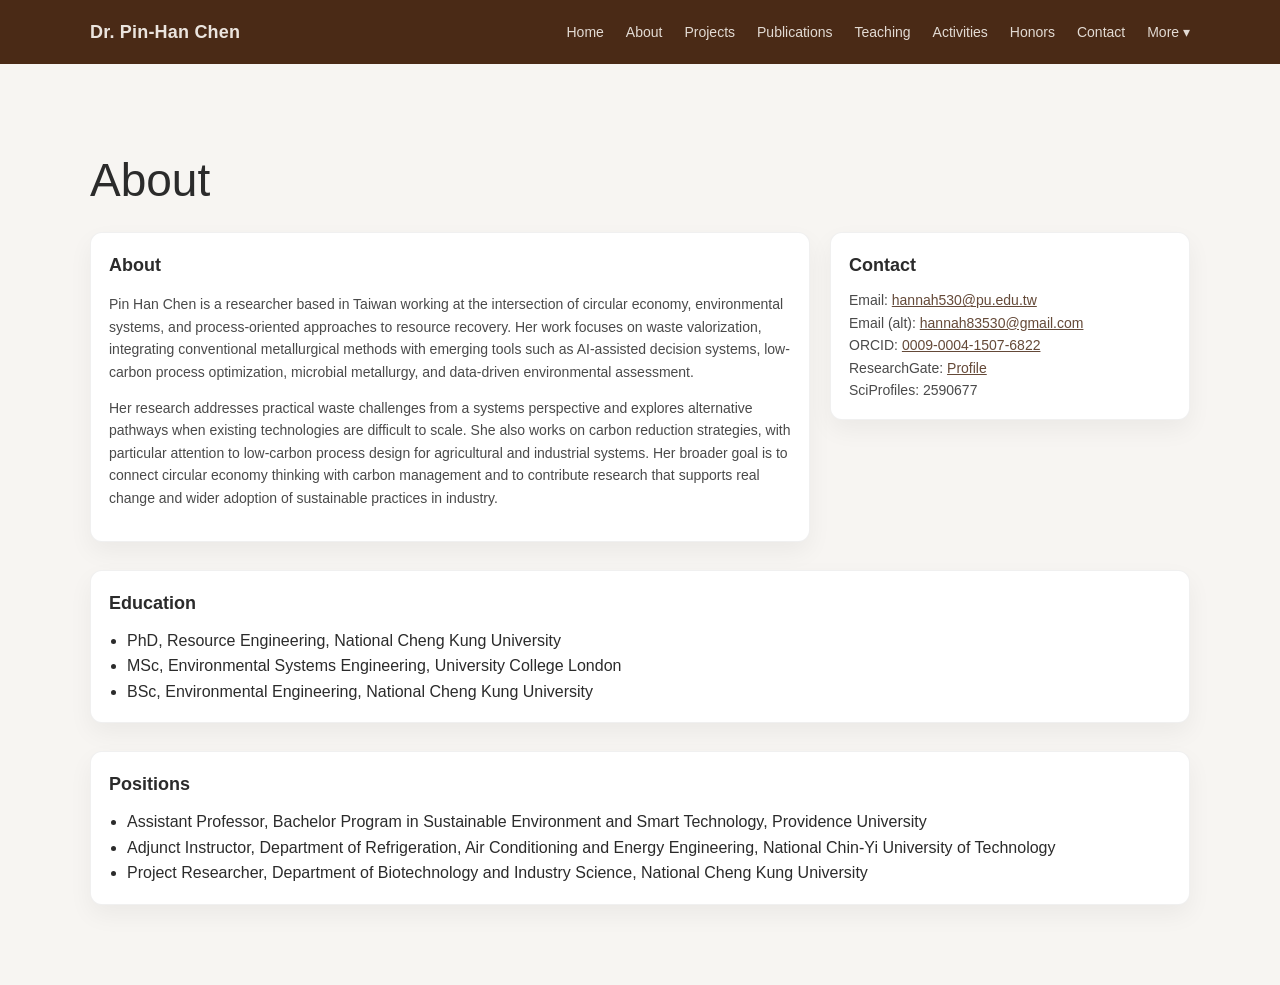
==== about.html @ 5592703c "Add files via upload" ====
<!DOCTYPE html>
<html lang="en">
<head>
<meta charset="UTF-8" />
<meta name="viewport" content="width=device-width, initial-scale=1.0" />
<title>About · Dr. Pin-Han Chen</title>
<style>
html{scroll-behavior:smooth;}
body{margin:0;font-family:"Helvetica Neue",Arial,sans-serif;color:#2b2b2b;background:#f7f5f2;line-height:1.6;}
.container{max-width:1100px;margin:0 auto;padding:80px 24px;}
/* topnav (same as index) */
.topnav{position:sticky;top:0;z-index:999;background:#4a2a16;color:#f4efe9;height:64px;display:flex;align-items:center;}
.topnav-inner{max-width:1100px;margin:0 auto;padding:0 24px;width:100%;display:flex;align-items:center;justify-content:space-between;}
.brand a{color:#f4efe9;text-decoration:none;font-size:18px;letter-spacing:.2px;opacity:.95;font-weight:650;}
.navToggle{display:none;background:transparent;border:0;color:#f4efe9;font-size:22px;cursor:pointer;}
.navlinks{display:flex;gap:22px;font-size:14px;align-items:center;}
.navlinks a{color:#f4efe9;text-decoration:none;opacity:.9;}
.navlinks a:hover{opacity:1;text-decoration:underline;text-underline-offset:6px;}
.dropdown{position:relative;}
.dropbtn{display:inline-flex;align-items:center;gap:6px;}
.dropdownMenu{position:absolute;right:0;top:calc(100% + 10px);min-width:180px;background:#fff;border-radius:12px;padding:8px;list-style:none;margin:0;box-shadow:0 12px 28px rgba(0,0,0,.18);border:1px solid rgba(0,0,0,.06);display:none;}
.dropdownMenu a{display:block;padding:10px;border-radius:10px;color:#2b2b2b;text-decoration:none;font-size:14px;}
.dropdownMenu a:hover{background:rgba(0,0,0,.06);}
.dropdown.open .dropdownMenu{display:block;}
@media (max-width:900px){
  .navToggle{display:inline-block;}
  .navlinks{position:absolute;left:0;right:0;top:64px;background:#4a2a16;padding:14px 24px 18px;display:none;flex-direction:column;align-items:flex-start;gap:12px;}
  .topnav.open .navlinks{display:flex;}
  .dropdownMenu{position:static;background:transparent;border:0;box-shadow:none;padding:0;display:none;}
  .dropdown.open .dropdownMenu{display:block;}
  .dropdownMenu a{color:#f4efe9;padding:8px 0;}
  .dropdownMenu a:hover{background:transparent;text-decoration:underline;}
}
/* page */
h1{font-size:46px;font-weight:300;margin:0 0 14px;}
.section{margin-top:28px;}
.grid{display:grid;grid-template-columns:1fr 360px;gap:20px;align-items:start;}
.card{background:#fff;border-radius:12px;padding:18px;box-shadow:0 10px 25px rgba(0,0,0,.05);border:1px solid rgba(0,0,0,.06);}
.card h2{margin:0 0 10px;font-size:18px;font-weight:650;}
.small{font-size:14px;opacity:.85;}
ul{margin:10px 0 0;padding-left:18px;}
a{color:#4a2a16;}
@media (max-width:900px){.grid{grid-template-columns:1fr;}}
</style>
</head>
<body>

<!-- NAV -->
<header class="topnav">
  <div class="topnav-inner">
    <div class="brand"><a href="index.html#home">Dr. Pin-Han Chen</a></div>
    <button class="navToggle" aria-label="Open menu" aria-expanded="false">☰</button>
    <nav class="navlinks" aria-label="Main navigation">
      <a href="index.html#home">Home</a>
      <a href="index.html#about">About</a>
      <a href="index.html#selected-projects">Projects</a>
      <a href="publications.html">Publications</a>
      <a href="teaching.html">Teaching</a>
      <a href="index.html#selected-photos">Activities</a>
      <a href="honors.html">Honors</a>
      <a href="index.html#contact">Contact</a>
      <span class="dropdown">
        <a class="dropbtn" href="#" aria-haspopup="true" aria-expanded="false">More ▾</a>
        <ul class="dropdownMenu" role="menu">
          <li><a role="menuitem" href="links.html">Links</a></li>
        </ul>
      </span>
    </nav>
  </div>
</header>

<main class="container">
  <h1>About</h1>

  <div class="grid">
    <div class="card">
      <h2>About</h2>
      <p class="small">
        Pin Han Chen is a researcher based in Taiwan working at the intersection of circular economy,
        environmental systems, and process-oriented approaches to resource recovery. Her work focuses on waste
        valorization, integrating conventional metallurgical methods with emerging tools such as AI-assisted
        decision systems, low-carbon process optimization, microbial metallurgy, and data-driven environmental
        assessment.
      </p>
      <p class="small">
        Her research addresses practical waste challenges from a systems perspective and explores alternative
        pathways when existing technologies are difficult to scale. She also works on carbon reduction strategies,
        with particular attention to low-carbon process design for agricultural and industrial systems. Her broader
        goal is to connect circular economy thinking with carbon management and to contribute research that supports
        real change and wider adoption of sustainable practices in industry.
      </p>
    </div>

    <aside class="card">
      <h2>Contact</h2>
      <div class="small">
        Email: <a href="mailto:hannah530@pu.edu.tw">hannah530@pu.edu.tw</a><br/>
        Email (alt): <a href="mailto:hannah83530@gmail.com">hannah83530@gmail.com</a><br/>
        ORCID: <a href="https://orcid.org/0009-0004-1507-6822" target="_blank" rel="noopener">0009-0004-1507-6822</a><br/>
        ResearchGate: <a href="https://www.researchgate.net/profile/Pin-Han-Chen-2" target="_blank" rel="noopener">Profile</a><br/>
        SciProfiles: <span>2590677</span>
      </div>
    </aside>
  </div>

  <section class="section">
    <div class="card">
      <h2>Education</h2>
      <ul>
        <li>PhD, Resource Engineering, National Cheng Kung University</li>
        <li>MSc, Environmental Systems Engineering, University College London</li>
        <li>BSc, Environmental Engineering, National Cheng Kung University</li>
      </ul>
    </div>
  </section>

  <section class="section">
    <div class="card">
      <h2>Positions</h2>
      <ul>
        <li>Assistant Professor, Bachelor Program in Sustainable Environment and Smart Technology, Providence University</li>
        <li>Adjunct Instructor, Department of Refrigeration, Air Conditioning and Energy Engineering, National Chin-Yi University of Technology</li>
        <li>Project Researcher, Department of Biotechnology and Industry Science, National Cheng Kung University</li>
      </ul>
    </div>
  </section>
</main>

<script>
  const topnav = document.querySelector('.topnav');
  const toggle = document.querySelector('.navToggle');
  if (toggle) {
    toggle.addEventListener('click', () => {
      const isOpen = topnav.classList.toggle('open');
      toggle.setAttribute('aria-expanded', String(isOpen));
    });
  }
  const dropdown = document.querySelector('.dropdown');
  const dropbtn = document.querySelector('.dropbtn');
  if (dropdown && dropbtn) {
    dropbtn.addEventListener('click', (e) => {
      e.preventDefault();
      const isOpen = dropdown.classList.toggle('open');
      dropbtn.setAttribute('aria-expanded', String(isOpen));
    });
    document.addEventListener('click', (e) => {
      if (!dropdown.contains(e.target)) {
        dropdown.classList.remove('open');
        dropbtn.setAttribute('aria-expanded', 'false');
      }
    });
  }
  document.querySelectorAll('.navlinks a').forEach(a => {
    a.addEventListener('click', () => {
      topnav.classList.remove('open');
      if (toggle) toggle.setAttribute('aria-expanded', 'false');
    });
  });
</script>
</body>
</html>
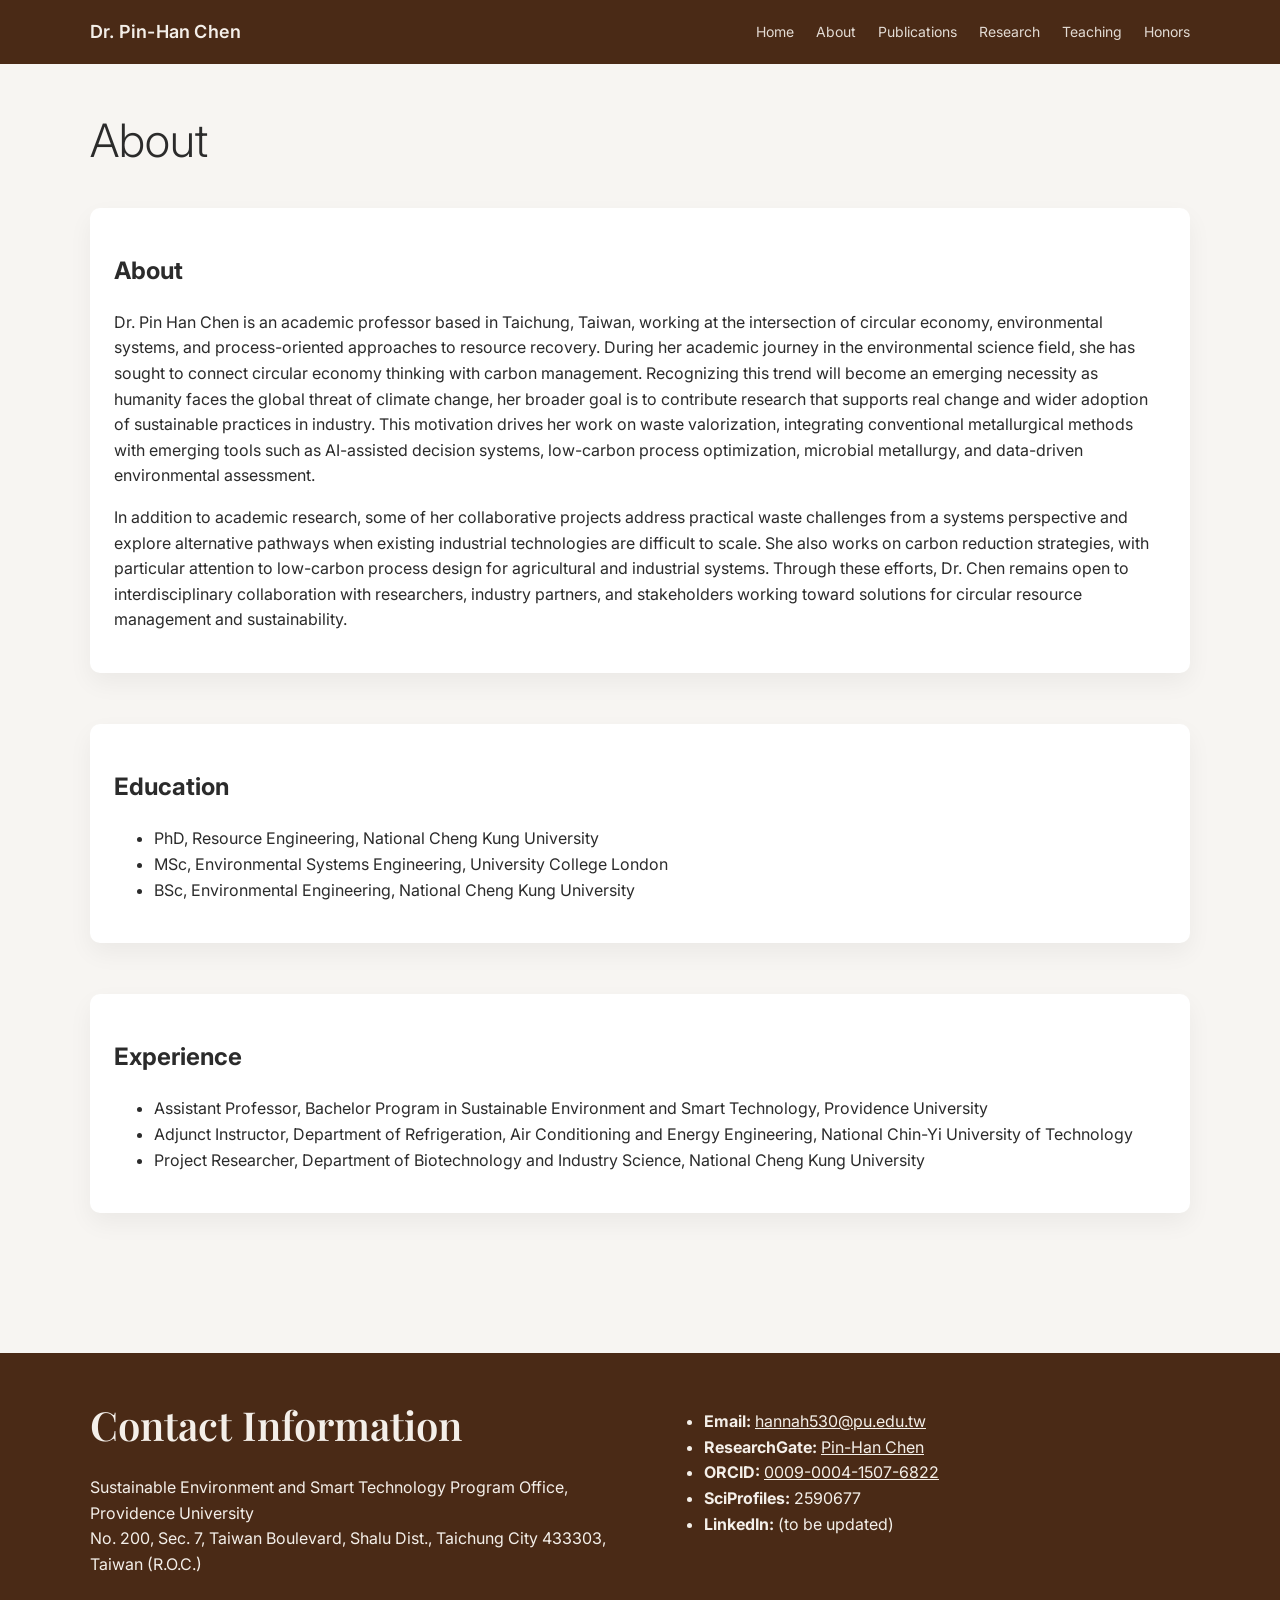
==== commit 47162790: "Add files via upload" ====
--- a/about.html
+++ b/about.html
@@ -3,68 +3,35 @@
 <head>
 <meta charset="UTF-8" />
 <meta name="viewport" content="width=device-width, initial-scale=1.0" />
-<title>About · Dr. Pin-Han Chen</title>
-<style>
-html{scroll-behavior:smooth;}
-body{margin:0;font-family:"Helvetica Neue",Arial,sans-serif;color:#2b2b2b;background:#f7f5f2;line-height:1.6;}
-.container{max-width:1100px;margin:0 auto;padding:80px 24px;}
-/* topnav (same as index) */
-.topnav{position:sticky;top:0;z-index:999;background:#4a2a16;color:#f4efe9;height:64px;display:flex;align-items:center;}
-.topnav-inner{max-width:1100px;margin:0 auto;padding:0 24px;width:100%;display:flex;align-items:center;justify-content:space-between;}
-.brand a{color:#f4efe9;text-decoration:none;font-size:18px;letter-spacing:.2px;opacity:.95;font-weight:650;}
-.navToggle{display:none;background:transparent;border:0;color:#f4efe9;font-size:22px;cursor:pointer;}
-.navlinks{display:flex;gap:22px;font-size:14px;align-items:center;}
-.navlinks a{color:#f4efe9;text-decoration:none;opacity:.9;}
-.navlinks a:hover{opacity:1;text-decoration:underline;text-underline-offset:6px;}
-.dropdown{position:relative;}
-.dropbtn{display:inline-flex;align-items:center;gap:6px;}
-.dropdownMenu{position:absolute;right:0;top:calc(100% + 10px);min-width:180px;background:#fff;border-radius:12px;padding:8px;list-style:none;margin:0;box-shadow:0 12px 28px rgba(0,0,0,.18);border:1px solid rgba(0,0,0,.06);display:none;}
-.dropdownMenu a{display:block;padding:10px;border-radius:10px;color:#2b2b2b;text-decoration:none;font-size:14px;}
-.dropdownMenu a:hover{background:rgba(0,0,0,.06);}
-.dropdown.open .dropdownMenu{display:block;}
-@media (max-width:900px){
-  .navToggle{display:inline-block;}
-  .navlinks{position:absolute;left:0;right:0;top:64px;background:#4a2a16;padding:14px 24px 18px;display:none;flex-direction:column;align-items:flex-start;gap:12px;}
-  .topnav.open .navlinks{display:flex;}
-  .dropdownMenu{position:static;background:transparent;border:0;box-shadow:none;padding:0;display:none;}
-  .dropdown.open .dropdownMenu{display:block;}
-  .dropdownMenu a{color:#f4efe9;padding:8px 0;}
-  .dropdownMenu a:hover{background:transparent;text-decoration:underline;}
-}
-/* page */
-h1{font-size:46px;font-weight:300;margin:0 0 14px;}
-.section{margin-top:28px;}
-.grid{display:grid;grid-template-columns:1fr 360px;gap:20px;align-items:start;}
-.card{background:#fff;border-radius:12px;padding:18px;box-shadow:0 10px 25px rgba(0,0,0,.05);border:1px solid rgba(0,0,0,.06);}
-.card h2{margin:0 0 10px;font-size:18px;font-weight:650;}
-.small{font-size:14px;opacity:.85;}
-ul{margin:10px 0 0;padding-left:18px;}
-a{color:#4a2a16;}
-@media (max-width:900px){.grid{grid-template-columns:1fr;}}
-</style>
+<title>Dr. Pin-Han Chen Homepage - About</title>
+
+<!-- Headings + body -->
+<link rel="preconnect" href="https://fonts.googleapis.com">
+<link rel="preconnect" href="https://fonts.gstatic.com" crossorigin>
+<link href="https://fonts.googleapis.com/css2?family=Playfair+Display:wght@400;600;700&family=Inter:wght@300;400;500;600&display=swap" rel="stylesheet">
+
+<!-- Baskerville (web fallback) -->
+<link rel="preconnect" href="https://fonts.googleapis.com">
+<link rel="preconnect" href="https://fonts.gstatic.com" crossorigin>
+<link href="https://fonts.googleapis.com/css2?family=Libre+Baskerville:wght@400;700&display=swap" rel="stylesheet">
+
+<link rel="stylesheet" href="main.css" />
+
 </head>
 <body>
 
 <!-- NAV -->
 <header class="topnav">
   <div class="topnav-inner">
-    <div class="brand"><a href="index.html#home">Dr. Pin-Han Chen</a></div>
-    <button class="navToggle" aria-label="Open menu" aria-expanded="false">☰</button>
-    <nav class="navlinks" aria-label="Main navigation">
-      <a href="index.html#home">Home</a>
-      <a href="index.html#about">About</a>
-      <a href="index.html#selected-projects">Projects</a>
+    <div class="brand"><a href="index.html">Dr. Pin-Han Chen</a></div>
+    <button class="navToggle">☰</button>
+    <nav class="navlinks">
+      <a href="index.html">Home</a>
+      <a href="about.html">About</a>
       <a href="publications.html">Publications</a>
+      <a href="research.html">Research</a>
       <a href="teaching.html">Teaching</a>
-      <a href="index.html#selected-photos">Activities</a>
       <a href="honors.html">Honors</a>
-      <a href="index.html#contact">Contact</a>
-      <span class="dropdown">
-        <a class="dropbtn" href="#" aria-haspopup="true" aria-expanded="false">More ▾</a>
-        <ul class="dropdownMenu" role="menu">
-          <li><a role="menuitem" href="links.html">Links</a></li>
-        </ul>
-      </span>
     </nav>
   </div>
 </header>
@@ -75,34 +42,16 @@
   <div class="grid">
     <div class="card">
       <h2>About</h2>
-      <p class="small">
-        Pin Han Chen is a researcher based in Taiwan working at the intersection of circular economy,
-        environmental systems, and process-oriented approaches to resource recovery. Her work focuses on waste
-        valorization, integrating conventional metallurgical methods with emerging tools such as AI-assisted
-        decision systems, low-carbon process optimization, microbial metallurgy, and data-driven environmental
-        assessment.
+      <p>
+        Dr. Pin Han Chen is an academic professor based in Taichung, Taiwan, working at the intersection of circular economy, environmental systems, and process-oriented approaches to resource recovery. During her academic journey in the environmental science field, she has sought to connect circular economy thinking with carbon management. Recognizing this trend will become an emerging necessity as humanity faces the global threat of climate change, her broader goal is to contribute research that supports real change and wider adoption of sustainable practices in industry. This motivation drives her work on waste valorization, integrating conventional metallurgical methods with emerging tools such as AI-assisted decision systems, low-carbon process optimization, microbial metallurgy, and data-driven environmental assessment. 
       </p>
-      <p class="small">
-        Her research addresses practical waste challenges from a systems perspective and explores alternative
-        pathways when existing technologies are difficult to scale. She also works on carbon reduction strategies,
-        with particular attention to low-carbon process design for agricultural and industrial systems. Her broader
-        goal is to connect circular economy thinking with carbon management and to contribute research that supports
-        real change and wider adoption of sustainable practices in industry.
+
+      <p>
+        In addition to academic research, some of her collaborative projects address practical waste challenges from a systems perspective and explore alternative pathways when existing industrial technologies are difficult to scale. She also works on carbon reduction strategies, with particular attention to low-carbon process design for agricultural and industrial systems. Through these efforts, Dr. Chen remains open to interdisciplinary collaboration with researchers, industry partners, and stakeholders working toward solutions for circular resource management and sustainability.
       </p>
     </div>
-
-    <aside class="card">
-      <h2>Contact</h2>
-      <div class="small">
-        Email: <a href="mailto:hannah530@pu.edu.tw">hannah530@pu.edu.tw</a><br/>
-        Email (alt): <a href="mailto:hannah83530@gmail.com">hannah83530@gmail.com</a><br/>
-        ORCID: <a href="https://orcid.org/0009-0004-1507-6822" target="_blank" rel="noopener">0009-0004-1507-6822</a><br/>
-        ResearchGate: <a href="https://www.researchgate.net/profile/Pin-Han-Chen-2" target="_blank" rel="noopener">Profile</a><br/>
-        SciProfiles: <span>2590677</span>
-      </div>
-    </aside>
   </div>
-
+  <br><br>
   <section class="section">
     <div class="card">
       <h2>Education</h2>
@@ -113,10 +62,10 @@
       </ul>
     </div>
   </section>
-
+  <br><br>
   <section class="section">
     <div class="card">
-      <h2>Positions</h2>
+      <h2>Experience</h2>
       <ul>
         <li>Assistant Professor, Bachelor Program in Sustainable Environment and Smart Technology, Providence University</li>
         <li>Adjunct Instructor, Department of Refrigeration, Air Conditioning and Energy Engineering, National Chin-Yi University of Technology</li>
@@ -125,6 +74,28 @@
     </div>
   </section>
 </main>
+
+<section class="contact" id="contact">
+  <div class="container contact-inner">
+    <div>
+      <h3>Contact Information</h3>
+      <p>
+        Sustainable Environment and Smart Technology Program Office, Providence University<br>
+        No. 200, Sec. 7, Taiwan Boulevard, Shalu Dist., Taichung City 433303, Taiwan (R.O.C.)<br><br>
+        
+      </p>
+    </div>
+    <div>
+      <ul>
+      <li><b>Email:</b> <a href="mailto:hannah530@pu.edu.tw" style="color:#f4efe9;">hannah530@pu.edu.tw</a></li>
+      <li><b>ResearchGate:</b> <a href="https://www.researchgate.net/profile/Pin-Han-Chen-2" target="_blank" rel="noopener" style="color:#f4efe9;">Pin-Han Chen</a></li>
+      <li><b>ORCID:</b> <a href="https://orcid.org/0009-0004-1507-6822" target="_blank" rel="noopener" style="color:#f4efe9;">0009-0004-1507-6822</a></li>
+      <li><b>SciProfiles:</b> <span>2590677</span></li>
+      <li><b>LinkedIn:</b> <span>(to be updated)</span></li>
+    </ul>
+    </div>
+  </div>
+</section>
 
 <script>
   const topnav = document.querySelector('.topnav');
--- a/main.css
+++ b/main.css
@@ -0,0 +1,462 @@
+html { scroll-behavior: smooth; }
+
+:root{
+  --bg: #f7f5f2;
+  --ink: #2b2b2b;
+  --brand: #4a2a16;
+  --paper: #ffffff;
+
+  --font-body: "Inter", "Helvetica Neue", Arial, sans-serif;
+  --font-display: "Playfair Display", Georgia, "Times New Roman", serif;
+  --font-baskerville: "Baskerville", "Libre Baskerville", Georgia, "Times New Roman", serif;
+}
+
+body {
+  margin: 0;
+  font-family: var(--font-body);
+  color: var(--ink);
+  background: var(--bg);
+  line-height: 1.6;
+}
+
+.container {
+  max-width: 1100px;
+  margin: 0 auto;
+  padding: 40px 24px;
+}
+
+/* Anchor offset */
+#home, #selected-publications, #selected-projects, #selected-photos, #contact {
+  scroll-margin-top: 84px;
+}
+
+/* ===== NAVIGATION ===== */
+.topnav {
+  position: sticky;
+  top: 0;
+  z-index: 999;
+  background: var(--brand);
+  color: #f4efe9;
+  height: 64px;
+  display: flex;
+  align-items: center;
+}
+
+.topnav-inner {
+  max-width: 1100px;
+  margin: 0 auto;
+  padding: 0 24px;
+  width: 100%;
+  display: flex;
+  align-items: center;
+  justify-content: space-between;
+}
+
+.brand a {
+  color: #f4efe9;
+  text-decoration: none;
+  font-size: 18px;
+  font-weight: 600;
+  letter-spacing: 0.2px;
+}
+
+.navToggle {
+  display: none;
+  background: transparent;
+  border: 0;
+  color: #f4efe9;
+  font-size: 22px;
+  cursor: pointer;
+}
+
+.navlinks {
+  display: flex;
+  gap: 22px;
+  font-size: 14px;
+  align-items: center;
+}
+
+.navlinks a {
+  color: #f4efe9;
+  text-decoration: none;
+  opacity: 0.9;
+}
+
+.navlinks a:hover {
+  opacity: 1;
+  text-decoration: underline;
+  text-underline-offset: 6px;
+}
+
+/* Dropdown */
+.dropdown { position: relative; }
+
+.dropdownMenu {
+  position: absolute;
+  right: 0;
+  top: calc(100% + 10px);
+  background: #ffffff;
+  border-radius: 12px;
+  padding: 8px;
+  list-style: none;
+  margin: 0;
+  box-shadow: 0 12px 28px rgba(0,0,0,0.18);
+  display: none;
+}
+
+.dropdownMenu a {
+  display: block;
+  padding: 8px 12px;
+  border-radius: 8px;
+  color: #2b2b2b;
+}
+
+.dropdownMenu a:hover {
+  background: rgba(0,0,0,0.06);
+}
+
+.dropdown.open .dropdownMenu { display: block; }
+
+/* ===== HERO: background only on TOP HALF ===== */
+.hero{
+  position: relative;
+  padding: 88px 24px 0;
+  overflow: visible;
+  color: #ffffff;
+}
+
+/* ONLY top area has the hero image */
+.hero::before{
+  content:"";
+  position:absolute;
+  left:0; right:0; top:0;
+  height: 200px;                 /* adjust if you want higher/lower cutoff */
+  background-image:
+    radial-gradient(1200px 500px at 75% 40%, rgba(0,0,0,0.05), rgba(0,0,0,0.35)),
+    url("hero-bg.jpg");
+  background-size: cover;
+  background-position: center;
+  z-index: 0;
+}
+
+.hero-inner {
+  position: relative;
+  z-index: 1;
+  max-width: 1100px;
+  margin: 0 auto;
+
+  display: grid;
+  grid-template-columns: 360px 1fr;
+  gap: 56px;
+  align-items: start;
+}
+
+/* Portrait: remove white frame */
+.portraitCard{
+  background: transparent;
+  padding: 0;
+  box-shadow: none;
+  border-radius: 0;
+}
+
+/* Photo without white frame, still has subtle shadow */
+.hero img {
+  width: 100%;
+  display: block;
+  border-radius: 0;
+  box-shadow: 0 18px 45px rgba(0,0,0,0.18);
+}
+
+/* Hero text on background => white */
+.hero h1 {
+  font-family: var(--font-baskerville);
+  font-size: 40px;
+  line-height: 1.05;
+  margin: 0 0 10px;
+  font-weight: 700;
+  letter-spacing: 0.2px;
+  color: #ffffff;
+  text-shadow: 0 10px 30px rgba(0,0,0,0.35);
+}
+
+.hero h2 {
+  font-family: var(--font-baskerville);
+  font-size: 24px;
+  font-weight: 400;
+  letter-spacing: 0.4px;
+  margin: 0 0 10px;
+  color: #ffffff;
+  text-shadow: 0 10px 30px rgba(0,0,0,0.28);
+}
+
+
+/* ===== White intro block (no background influence) ===== */
+.heroIntro{
+  background: #ffffff;
+  padding: 0px 0 70px;
+  margin-top: -330px;  
+}
+
+.heroIntro-inner{
+  max-width: 1100px;
+  margin: 0 auto;
+  padding: 0 24px;
+  display: grid;
+  grid-template-columns: 360px 1fr;
+  gap: 56px;
+}
+
+.heroIntro .introText{
+  font-family: var(--font-baskerville);
+  font-size: 18px;
+  line-height: 1.9;
+  color: #2b2b2b;
+  max-width: 680px;
+  margin: 0 0 14px;
+}
+
+.btnHero {
+  display: inline-block;
+  padding: 10px 18px;
+  border: 1px solid var(--brand);
+  color: var(--brand);
+  text-decoration: none;
+  letter-spacing: 0.2px;
+  background: transparent;
+}
+
+.btnHero:hover{
+  background: rgba(74,42,22,0.06);
+}
+
+/* ===== Section titles (display font) ===== */
+.section-title {
+  font-family: var(--font-display);
+  font-size: 44px;
+  font-weight: 600;
+  margin-bottom: 22px;
+}
+
+/* ===== Selected Sections: View all (ONLY what you requested) ===== */
+.sectionHead{
+  display: flex;
+  justify-content: space-between;
+  align-items: baseline;
+  gap: 16px;
+}
+
+.sectionHead .section-title{
+  margin-bottom: 22px; /* keep your original spacing */
+}
+
+.viewAllBtn{
+  font-family: var(--font-body);
+  font-size: 14px;
+  color: var(--brand);
+  text-decoration: none;
+  opacity: 0.95;
+}
+
+.viewAllBtn:hover{
+  opacity: 1;
+  text-decoration: underline;
+  text-underline-offset: 6px;
+}
+
+/* Selected Publications list */
+.pubList{
+  margin: 0;
+  padding-left: 22px;
+}
+
+.pubList li{
+  margin-bottom: 14px;
+}
+
+/* ===== Projects ===== */
+.cards {
+  display: grid;
+  grid-template-columns: repeat(auto-fit, minmax(240px,1fr));
+  gap: 24px;
+}
+
+.card-link { text-decoration: none; color: inherit; }
+
+.card {
+  background: white;
+  padding: 24px;
+  border-radius: 10px;
+  box-shadow: 0 10px 25px rgba(0,0,0,0.05);
+  transition: 0.15s;
+}
+
+.card-link:hover .card {
+  transform: translateY(-3px);
+}
+
+/* ===== Selected Photos ===== */
+.photoGrid {
+  display: grid;
+  grid-template-columns: repeat(4,1fr);
+  gap: 16px;
+}
+
+.photoGrid img {
+  width: 100%;
+  height: 180px;
+  object-fit: cover;
+  border-radius: 12px;
+}
+
+/* ===== Contact ===== */
+.contact {
+  background: var(--brand);
+  color: #f4efe9;
+}
+
+.contact-inner {
+  display: grid;
+  grid-template-columns: 1fr 1fr;
+  margin-top: 100px;
+  gap: 48px;
+}
+
+.contact h3 {
+  font-family: var(--font-display);
+  font-size: 40px;
+  font-weight: 600;
+  margin: 0 0 18px;
+}
+
+.field input,
+.field textarea {
+  width: 100%;
+  background: transparent;
+  border: none;
+  border-bottom: 1px solid rgba(244,239,233,0.6);
+  padding: 10px 2px;
+  color: white;
+}
+
+.btn {
+  width: 100%;
+  border: 1px solid rgba(244,239,233,0.8);
+  background: transparent;
+  color: white;
+  padding: 14px;
+  margin-top: 20px;
+  cursor: pointer;
+}
+
+/* ===== Mobile ===== */
+@media (max-width: 900px) {
+  .hero-inner,
+  .contact-inner,
+  .heroIntro-inner {
+    grid-template-columns: 1fr;
+  }
+
+  .hero::before{
+    height: 300px;
+    background-image:
+      radial-gradient(1200px 500px at 60% 20%, rgba(0,0,0,0.10), rgba(0,0,0,0.45)),
+      url("hero-bg.jpg");
+  }
+
+  .photoGrid { grid-template-columns: repeat(2,1fr); }
+
+  .navToggle { display: block; }
+
+  .navlinks {
+    position: absolute;
+    left: 0; right: 0;
+    top: 64px;
+    background: var(--brand);
+    flex-direction: column;
+    padding: 16px 24px;
+    display: none;
+  }
+
+  .topnav.open .navlinks { display: flex; }
+}
+
+
+/* ===== PAGE STYLE ===== */
+h1{
+  font-size:46px;
+  font-weight:300;
+  margin:0 0 30px;
+}
+
+.section-title{
+  font-size:22px;
+  font-weight:650;
+  margin:50px 0 18px;
+  border-bottom:1px solid rgba(0,0,0,0.08);
+  padding-bottom:8px;
+}
+
+.pub{
+  background:#ffffff;
+  border-radius:12px;
+  padding:18px;
+  margin-bottom:14px;
+  box-shadow:0 10px 25px rgba(0,0,0,.05);
+  border:1px solid rgba(0,0,0,.06);
+}
+
+.pub-title{
+  font-weight:600;
+  font-size:15px;
+  margin-bottom:4px;
+}
+
+.pub-meta{
+  font-size:14px;
+  opacity:.8;
+}
+
+.pub a{
+  color:#4a2a16;
+}
+
+.card-t{background:#fff;border-radius:12px;padding:18px;box-shadow:0 10px 25px rgba(0,0,0,.05);border:1px solid rgba(0,0,0,.06);}
+.small-t{font-size:14px;opacity:.85;}
+.list-t{display:grid;grid-template-columns:1fr 1fr;gap:10px;margin-top:12px;}
+.item-t{background:#f7f5f2;border:1px solid rgba(0,0,0,.06);border-radius:12px;padding:12px;}
+@media (max-width:900px){.list-t{grid-template-columns:1fr;}}
+
+.sub-p{
+  margin:0 0 28px;
+  opacity:.78;
+}
+.cards-p{
+  display:grid;
+  grid-template-columns:repeat(auto-fit, minmax(260px,1fr));
+  gap:24px;
+}
+.card-p{
+  background:#fff;
+  padding:22px;
+  border-radius:10px;
+  box-shadow:0 10px 25px rgba(0,0,0,0.05);
+  text-decoration:none;
+  color:inherit;
+  transition:transform .12s ease, box-shadow .12s ease;
+}
+.card-p:hover{
+  transform:translateY(-2px);
+  box-shadow:0 14px 30px rgba(0,0,0,0.08);
+}
+.card-p h3{margin:0 0 8px;font-size:18px}
+.card-p .zh{margin:0;opacity:.78;font-size:14px}
+.badge-p{
+  display:inline-block;
+  margin-top:14px;
+  border:1px solid rgba(74,42,22,.35);
+  padding:6px 10px;
+  border-radius:999px;
+  font-size:12px;
+  color:#4a2a16;
+  background:#fff;
+}
